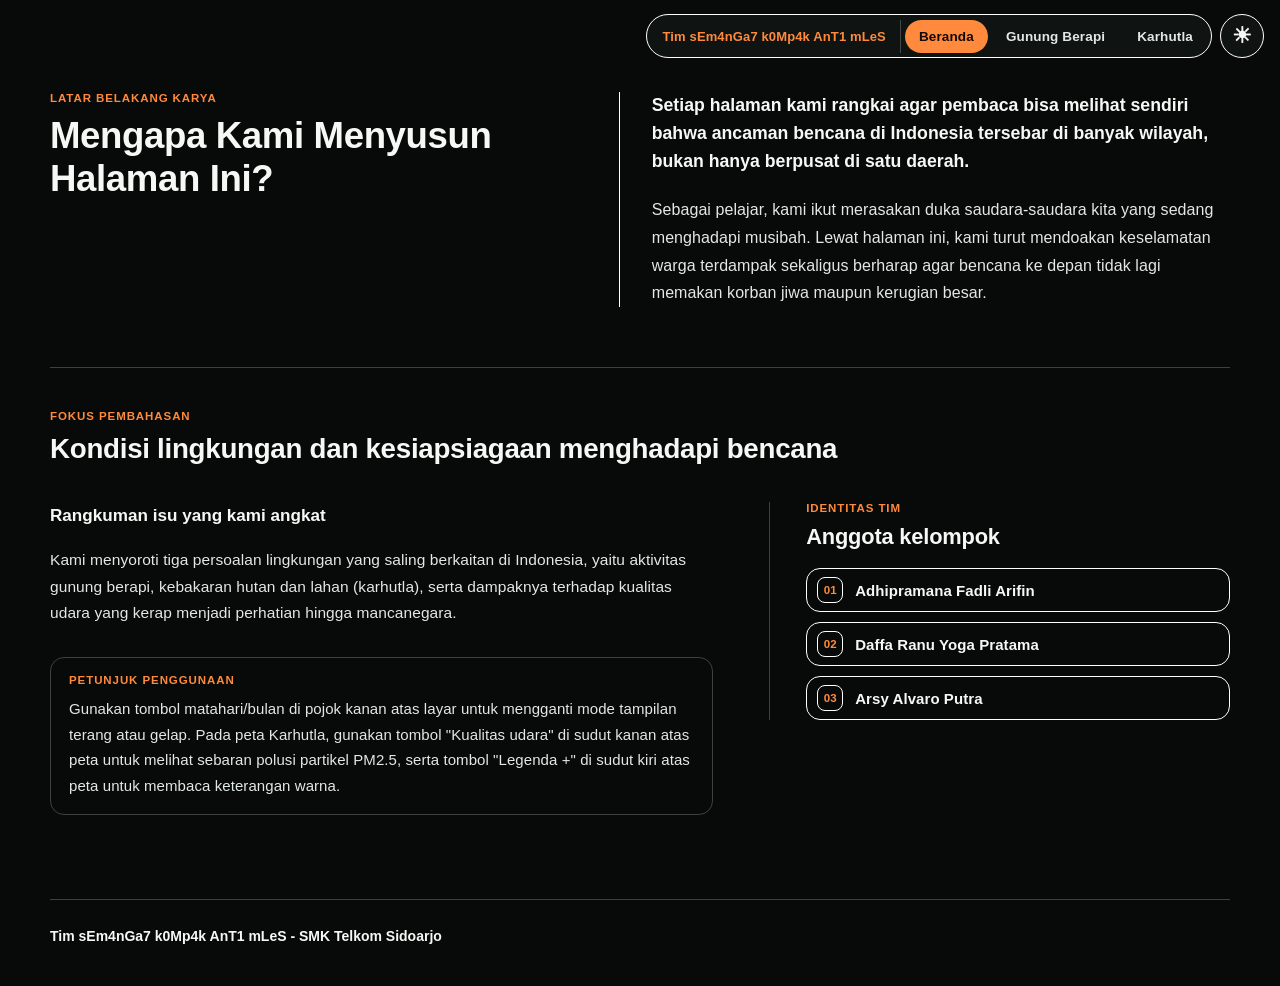
==== index.html @ 47b7e7ca "Initial commit - WIA MIA 2026" ====
<!doctype html>
<html lang="id">
<head>
  <meta charset="utf-8">
  <meta http-equiv="refresh" content="0; url=./main/">
  <meta name="viewport" content="width=device-width, initial-scale=1">
  <title>Tim sEm4nGa7 k0Mp4k AnT1 mLeS</title>
  <script>location.replace("./main/");</script>
</head>
<body>
  <a href="./main/">Buka halaman utama</a>
</body>
</html>
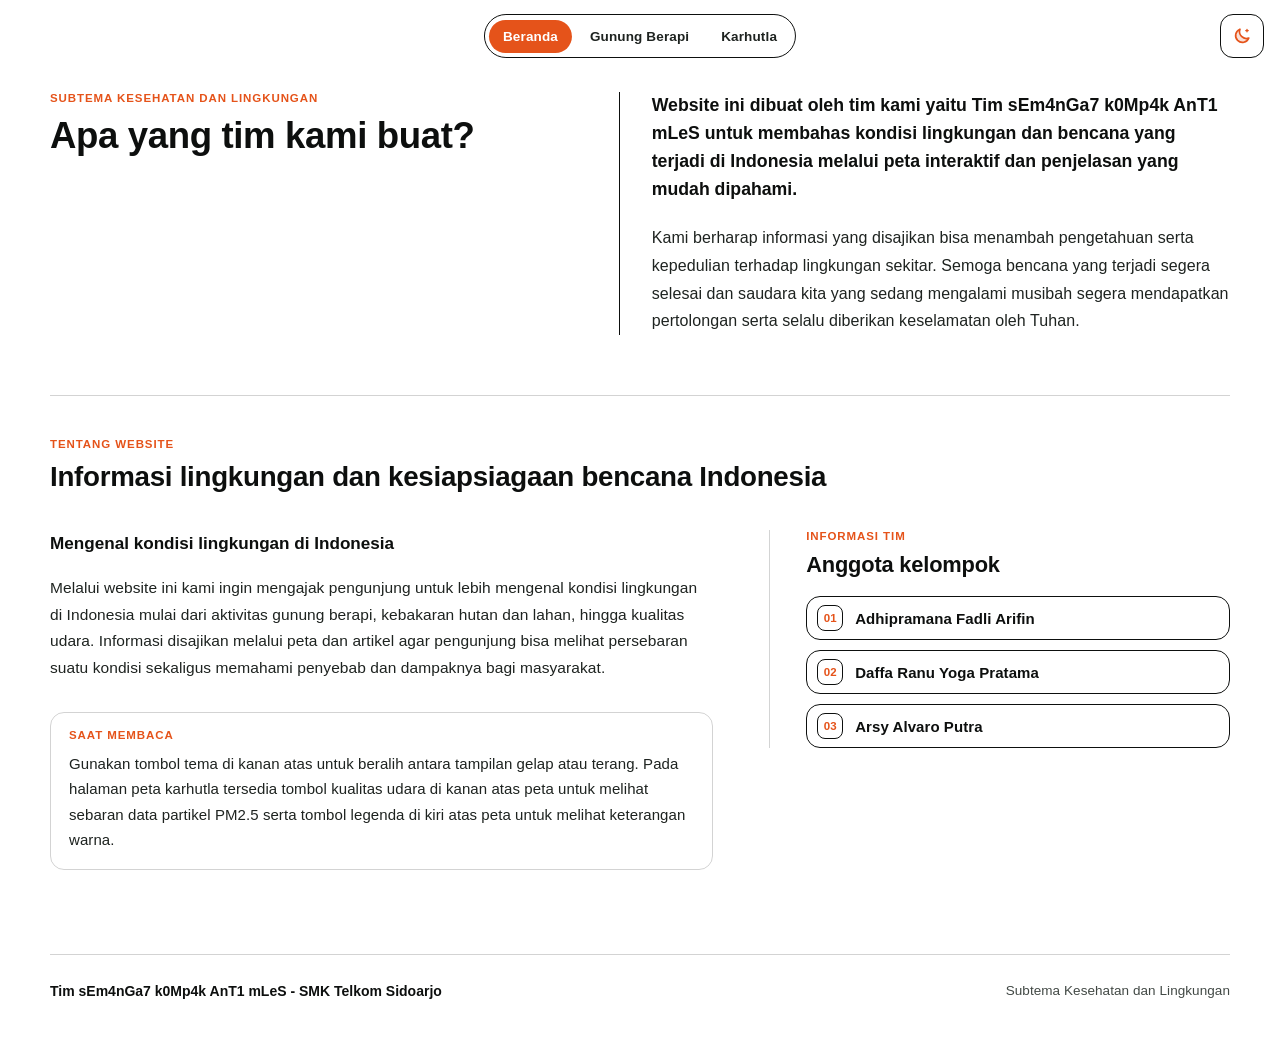
==== commit a9e8b569: "Update final website WIA" ====
--- a/index.html
+++ b/index.html
@@ -5,6 +5,7 @@
   <meta http-equiv="refresh" content="0; url=./main/">
   <meta name="viewport" content="width=device-width, initial-scale=1">
   <title>Tim sEm4nGa7 k0Mp4k AnT1 mLeS</title>
+  <link rel="icon" href="data:image/svg+xml,%3Csvg xmlns='http://www.w3.org/2000/svg' viewBox='0 0 32 32'%3E%3Crect width='32' height='32' rx='7' fill='%23080c14' stroke='%231e3a8a' stroke-width='1.2'/%3E%3Cpath d='M16 3.5C18.8 6.8 19.8 9.2 18.2 11.8 19.4 10.8 20.2 11.8 19.2 13.5 17.8 15.2 14.2 15.2 12.8 13.5 11.8 11.8 12.6 10.8 13.8 11.8 12.2 9.2 13.2 6.8 16 3.5Z' fill='%2338bdf8'/%3E%3Cpath d='M16 6.8C17.3 8.8 17.6 10.4 16 12.6 14.4 10.4 14.7 8.8 16 6.8Z' fill='%23ffffff'/%3E%3Cpath d='M8.5 24.5 14.3 13.5 16 14.8 17.7 13.5 23.5 24.5Z' fill='%231e40af' fill-opacity='0.45'/%3E%3Cpath d='M8.5 24.5 14.3 13.5 16 14.8 17.7 13.5 23.5 24.5' fill='none' stroke='%2338bdf8' stroke-width='2.4' stroke-linecap='round' stroke-linejoin='round'/%3E%3Cpath d='M13.2 15.6 14.3 13.5 16 14.8 17.7 13.5 18.8 15.6' fill='none' stroke='%23ffffff' stroke-width='1.5' stroke-linecap='round' stroke-linejoin='round'/%3E%3Cpath d='M2.2 19.5C3.8 17.5 5.7 21.5 7.5 19.5M24.5 19.5C26.3 17.5 28.2 21.5 29.8 19.5' fill='none' stroke='%23ffffff' stroke-width='2' stroke-linecap='round'/%3E%3Cpath d='M3.2 23C5 21.2 6.8 24.8 8.8 23M10.5 21.5C13.2 19.5 18.8 23.5 21.5 21.5M23.2 23C25.2 21.2 27 24.8 28.8 23' fill='none' stroke='%2338bdf8' stroke-width='1.7' stroke-linecap='round'/%3E%3C/svg%3E">
   <script>location.replace("./main/");</script>
 </head>
 <body>
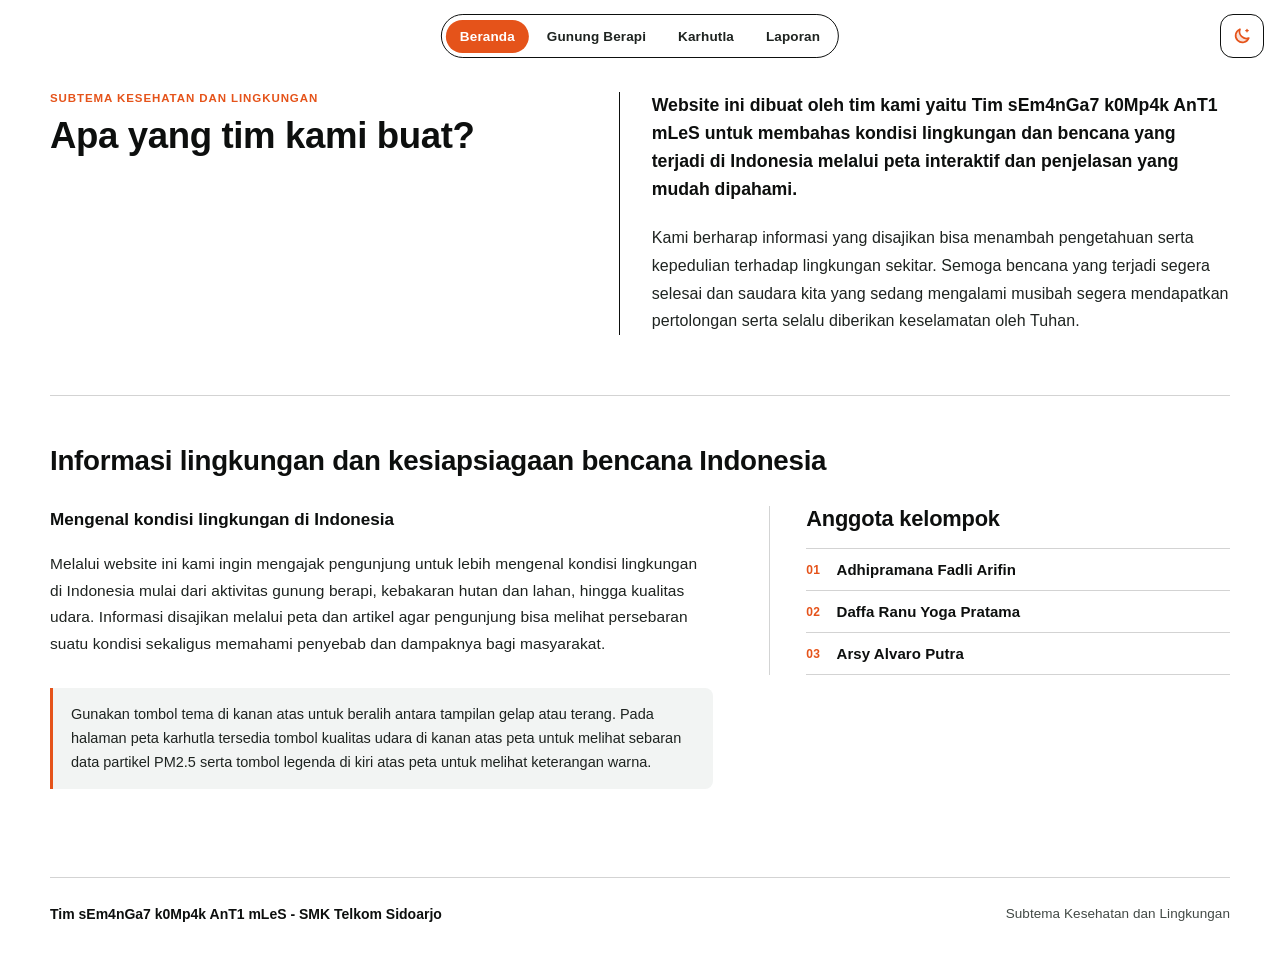
==== commit d3889e81: "Update website and backend" ====
--- a/index.html
+++ b/index.html
@@ -6,7 +6,6 @@
   <meta name="viewport" content="width=device-width, initial-scale=1">
   <title>Tim sEm4nGa7 k0Mp4k AnT1 mLeS</title>
   <link rel="icon" href="data:image/svg+xml,%3Csvg xmlns='http://www.w3.org/2000/svg' viewBox='0 0 32 32'%3E%3Crect width='32' height='32' rx='7' fill='%23080c14' stroke='%231e3a8a' stroke-width='1.2'/%3E%3Cpath d='M16 3.5C18.8 6.8 19.8 9.2 18.2 11.8 19.4 10.8 20.2 11.8 19.2 13.5 17.8 15.2 14.2 15.2 12.8 13.5 11.8 11.8 12.6 10.8 13.8 11.8 12.2 9.2 13.2 6.8 16 3.5Z' fill='%2338bdf8'/%3E%3Cpath d='M16 6.8C17.3 8.8 17.6 10.4 16 12.6 14.4 10.4 14.7 8.8 16 6.8Z' fill='%23ffffff'/%3E%3Cpath d='M8.5 24.5 14.3 13.5 16 14.8 17.7 13.5 23.5 24.5Z' fill='%231e40af' fill-opacity='0.45'/%3E%3Cpath d='M8.5 24.5 14.3 13.5 16 14.8 17.7 13.5 23.5 24.5' fill='none' stroke='%2338bdf8' stroke-width='2.4' stroke-linecap='round' stroke-linejoin='round'/%3E%3Cpath d='M13.2 15.6 14.3 13.5 16 14.8 17.7 13.5 18.8 15.6' fill='none' stroke='%23ffffff' stroke-width='1.5' stroke-linecap='round' stroke-linejoin='round'/%3E%3Cpath d='M2.2 19.5C3.8 17.5 5.7 21.5 7.5 19.5M24.5 19.5C26.3 17.5 28.2 21.5 29.8 19.5' fill='none' stroke='%23ffffff' stroke-width='2' stroke-linecap='round'/%3E%3Cpath d='M3.2 23C5 21.2 6.8 24.8 8.8 23M10.5 21.5C13.2 19.5 18.8 23.5 21.5 21.5M23.2 23C25.2 21.2 27 24.8 28.8 23' fill='none' stroke='%2338bdf8' stroke-width='1.7' stroke-linecap='round'/%3E%3C/svg%3E">
-  <script>location.replace("./main/");</script>
 </head>
 <body>
   <a href="./main/">Buka halaman utama</a>
